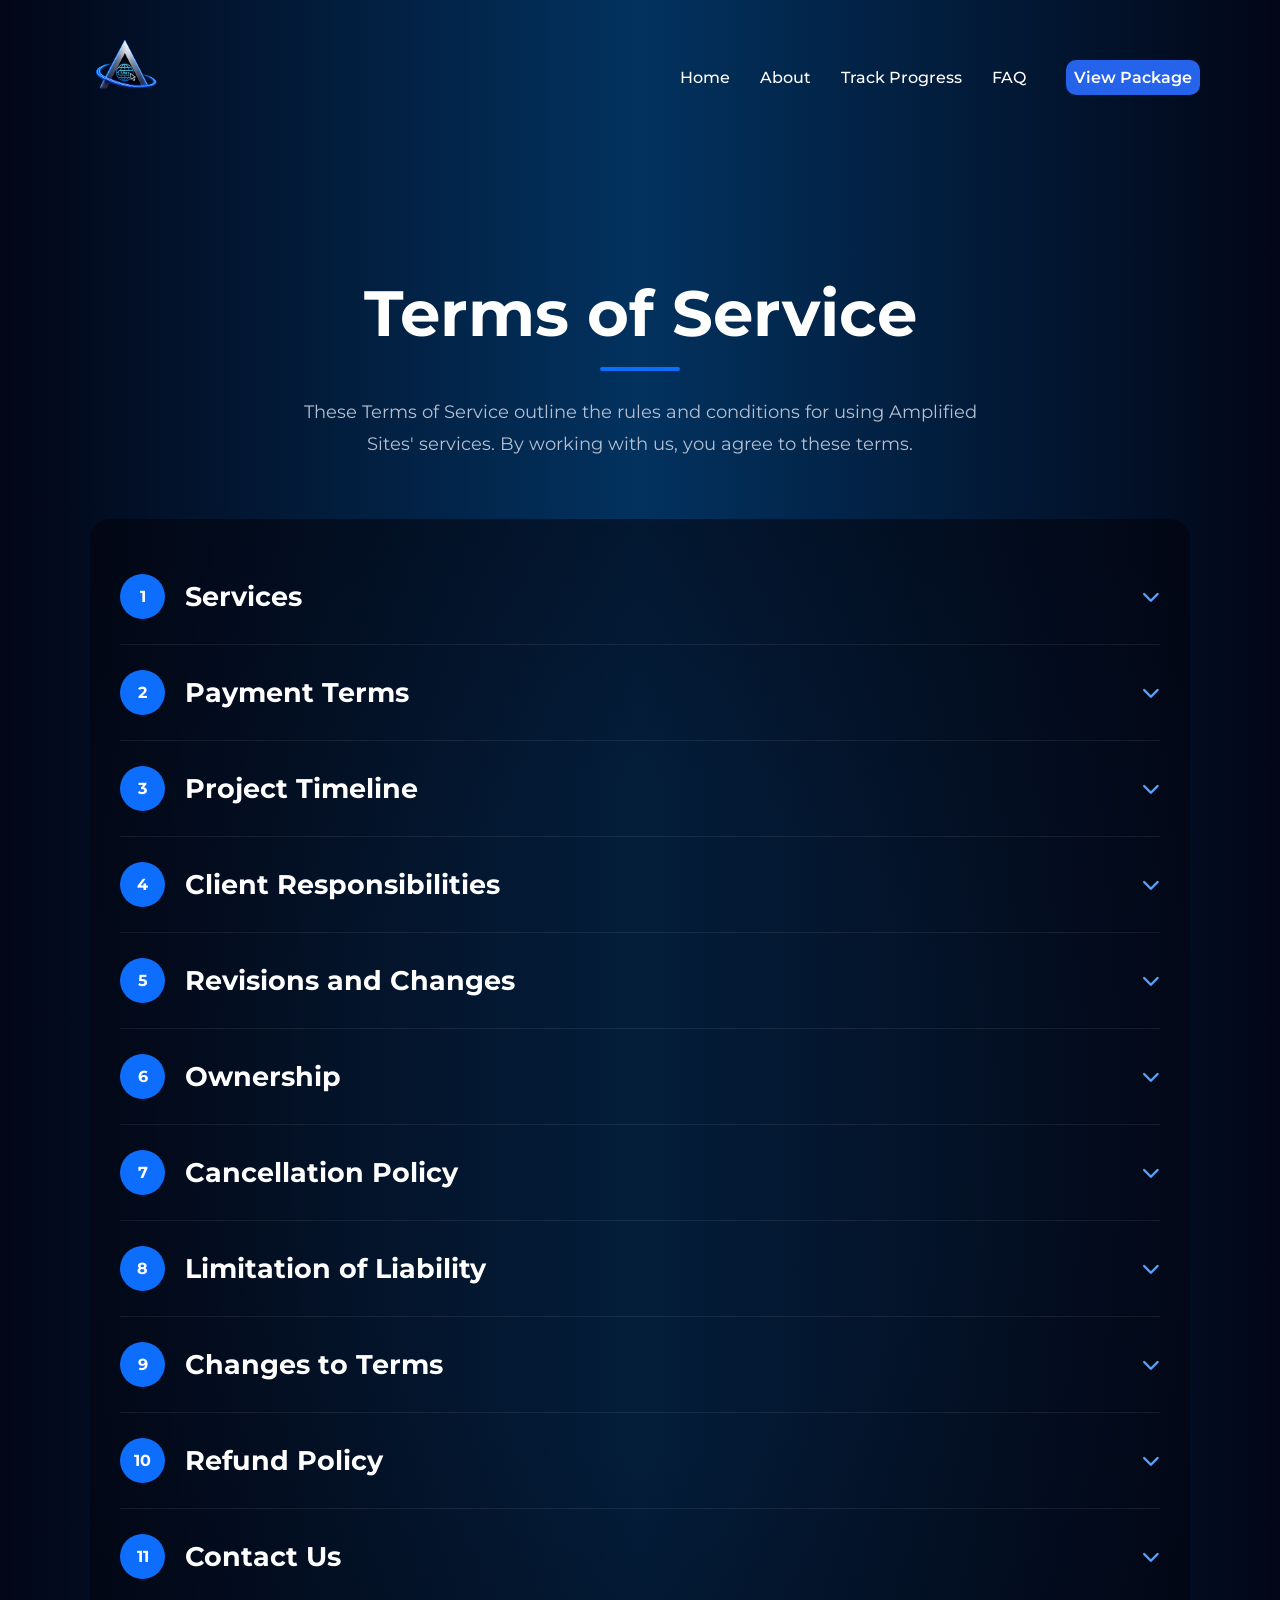
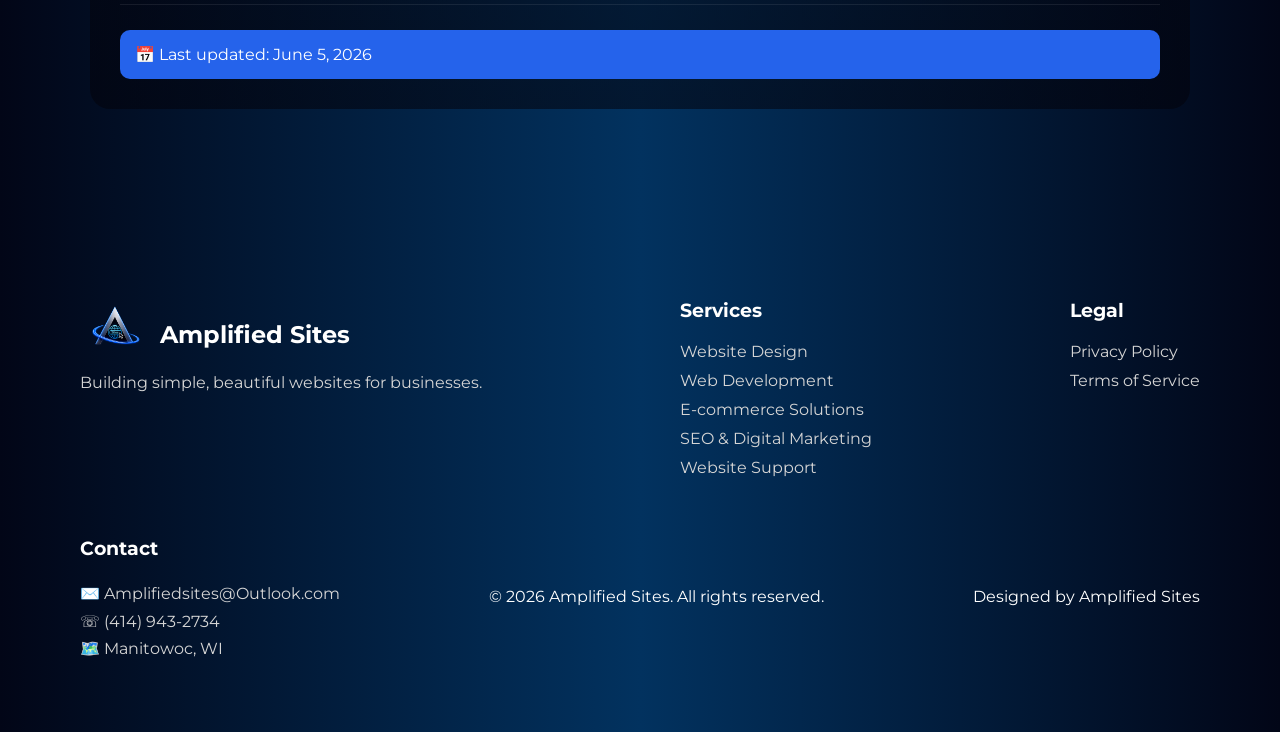
==== terms.html @ bab05df4 "Add files via upload" ====
<!DOCTYPE html>
<html lang="en">
<head>
    <meta charset="UTF-8" />
    <meta name="viewport" content="width=device-width, initial-scale=1.0" />
    <title>Amplified Sites</title>
    <link rel="icon" type="image/png" href="ampsiteslogo.png">
    <link rel="stylesheet" href="index.css">
    <link rel="preconnect" href="https://fonts.googleapis.com">
    <link rel="preconnect" href="https://fonts.gstatic.com" crossorigin>
    <link href="https://fonts.googleapis.com/css2?family=Montserrat:wght@400;500;600;700;800&display=swap" rel="stylesheet">
    <link href="https://fonts.googleapis.com/css2?family=Orbitron:wght@400;600;700;800&family=Poppins:wght@300;400;500;600&display=swap" rel="stylesheet">
    <link rel="stylesheet" href="https://cdnjs.cloudflare.com/ajax/libs/font-awesome/6.7.2/css/all.min.css">
    <script defer src="page.js"></script>
</head>
<body>
    <header class="hero">
        <nav class="navbar">
            <div class="logo">
                <a href="index.html"><img src="ampsiteslogo.png" alt="ampsiteslogo"></a>
            </div>
            <ul class="nav-links">
                <li><a href="index.html">Home</a></li>
                <li><a href="about.html">About</a></li>
                <li><a href="trackprogress.html">Track Progress</a></li>
                <li><a href="faq.html">FAQ</a></li>
            </ul>
            <a href="viewpackage.html" class="quote-btn">View Package</a>
        </nav>
    </header>
    <section class="terms-section">
    <div class="container">
        <div class="terms-header">
            <h1>Terms of Service</h1>
            <div class="underline"></div>
            <p>
                These Terms of Service outline the rules and conditions for using
                Amplified Sites' services. By working with us, you agree to these terms.
            </p>
        </div>
        <div class="terms-card">
            <div class="term-item">
                <div class="term-header">
                    <div class="number">1</div>
                    <h3>Services</h3>
                    <div class="arrow"><i class="fa-solid fa-chevron-down arrow"></i></div>
                </div>
                <div class="term-content">
                    <p>
                        Amplified Sites provides professional website design,
                        development, and related services as outlined on our
                        website or in individual project proposals.
                    </p>
                </div>
            </div>
            <div class="term-item">
                <div class="term-header">
                    <div class="number">2</div>
                    <h3>Payment Terms</h3>
                    <div class="arrow"><i class="fa-solid fa-chevron-down arrow"></i></div>
                </div>
                <div class="term-content">
                    <p>
                        A 50% non-refundable deposit is required to begin any project.
                        The remaining balance is due before the website is launched.
                    </p>
                </div>
            </div>
            <div class="term-item">
                <div class="term-header">
                    <div class="number">3</div>
                    <h3>Project Timeline</h3>
                    <div class="arrow"><i class="fa-solid fa-chevron-down arrow"></i></div>
                </div>
                <div class="term-content">
                    <p>
                        Estimated timelines are provided for each project but are not guaranteed
                        due to workload and revisions.
                    </p>
                </div>
            </div>
            <div class="term-item">
                <div class="term-header">
                    <div class="number">4</div>
                    <h3>Client Responsibilities</h3>
                    <div class="arrow"><i class="fa-solid fa-chevron-down arrow"></i></div>
                </div>
                <div class="term-content">
                    <p>
                        Clients agree to provide necessary content, images, and feedback in a timely manner.
                    </p>
                </div>
            </div>
            <div class="term-item">
                <div class="term-header">
                    <div class="number">5</div>
                    <h3>Revisions and Changes</h3>
                    <div class="arrow"><i class="fa-solid fa-chevron-down arrow"></i></div>
                </div>
                <div class="term-content">
                    <p>
                        Each project includes a set number of revisions agreed upon in the proposal.
                    </p>
                </div>
            </div>
            <div class="term-item">
                <div class="term-header">
                    <div class="number">6</div>
                    <h3>Ownership</h3>
                    <div class="arrow"><i class="fa-solid fa-chevron-down arrow"></i></div>
                </div>
                <div class="term-content">
                    <p>
                        Upon full payment, the client owns the final website.
                    </p>
                </div>
            </div>
            <div class="term-item">
                <div class="term-header">
                    <div class="number">7</div>
                    <h3>Cancellation Policy</h3>
                    <div class="arrow"><i class="fa-solid fa-chevron-down arrow"></i></div>
                </div>
                <div class="term-content">
                    <p>
                        Projects may be canceled by either party with written notice.
                    </p>
                </div>
            </div>
            <div class="term-item">
                <div class="term-header">
                    <div class="number">8</div>
                    <h3>Limitation of Liability</h3>
                    <div class="arrow"><i class="fa-solid fa-chevron-down arrow"></i></div>
                </div>
                <div class="term-content">
                    <p>
                        To the maximum extent permitted by law, Amplified Sites shall not be liable
                        for any indirect, incidental, or consequential damages arising from use of services.
                    </p>
                </div>
            </div>
            <div class="term-item">
                <div class="term-header">
                    <div class="number">9</div>
                    <h3>Changes to Terms</h3>
                    <div class="arrow"><i class="fa-solid fa-chevron-down arrow"></i></div>
                </div>
                <div class="term-content">
                    <p>
                        We reserve the right to update these Terms of Service at any time.
                    </p>
                </div>
            </div>
            <div class="term-item">
                <div class="term-header">
                    <div class="number">10</div>
                    <h3>Refund Policy</h3>
                    <div class="arrow"><i class="fa-solid fa-chevron-down arrow"></i></div>
                </div>
                <div class="term-content">
                    <p>
                        Deposits are generally non-refundable unless the project cannot be completed by us.
                    </p>
                </div>
            </div>
            <div class="term-item">
                <div class="term-header">
                    <div class="number">11</div>
                    <h3>Contact Us</h3>
                    <div class="arrow"><i class="fa-solid fa-chevron-down arrow"></i></div>
                </div>
                <div class="term-content">
                    <p>
                        If you have questions, contact us at Amplifiedsites@Outlook.com.
                    </p>
                </div>
            </div>
            <div class="last-updated">
                📅 Last updated: June 5, 2026
            </div>
        </div>
    </div>
    </section>
    <footer>
        <div class="footer-grid">
            <div class="footer-column">
                <div class="footer-logo">
                    <img src="ampsiteslogo.png" alt="get-in-touch">
                    <h2>Amplified Sites</h2>
                </div>
                 <p>
                    Building simple, beautiful websites for businesses.
                </p>
            </div>
            <div class="footer-column">
                <h3>Services</h3>
                    <a>Website Design</a>
                    <a>Web Development</a>
                    <a>E-commerce Solutions</a>
                    <a>SEO & Digital Marketing</a>
                    <a>Website Support</a>
            </div>
            <div class="footer-column">
                <h3>Legal</h3>
                    <a href="privacy.html" class="privacy">Privacy Policy</a>
                    <a href="terms.html" class="terms">Terms of Service</a>
            </div>
            <div class="footer-column">
                <h3>Contact</h3>
                <p>✉️ Amplifiedsites@Outlook.com</p>
                <p>☏ (414) 943-2734</p>
                <p>🗺️ Manitowoc, WI</p>
            </div>
         <div class="copy-right">© 2026 Amplified Sites. All rights reserved.</div>
         <div class="copy-right">Designed by Amplified Sites</div>
    </footer>
</body>
</html>
---- index.css ----
*{
    margin:0;
    padding:0;
    box-sizing:border-box;
    font-family: 'Montserrat', sans-serif;
}

.body{
    background-color: #f7f7f7; 
}

/* HERO */

.hero{
    background:linear-gradient(to right,#020617,#02325f,#020617);
    padding: 30px 80px;
}

/* NAVBAR */

.navbar{
    display: flex;
    justify-content: space-between;
    align-items: center;

}

.logo{
    display: flex;
    align-items: center;
    gap: 10px;
}

.logo img{
    width: 90px;
}

.logo h1{
    color: white;
    font-size: 38px;
    font-weight: 600;
}

.logo span{
    color: #2563eb;
}

.nav-links{
    display: flex;
    list-style: none;
    gap: 30px;
    margin-left:auto;
    margin-right: 40px;   
}

.nav-links a{
    text-decoration: none;
    color: white;
    font-weight: 500;
    position: relative;
}

.nav-links a:hover{
    color: #2563eb;
}

/* HERO CONTENT */
.index-hero{
    min-height: 100vh;
    background:linear-gradient(to right,#020617,#02325f,#020617);
    padding: 30px 80px;
}
.hero-content{
    display: flex;
    justify-content: space-between;
    align-items: center;
    min-height: 85vh;
    gap: 50px;
    max-width: 1400px;
    margin: auto;
}

.hero-text{
    max-width: 600px;
}

.hero-text h1{
    color: white;
    font-size: 80px;
    line-height: 1.1;
    font-weight: 800;
}

.hero-text span{
    color: #2563eb;
}

.hero-text p{
    color: white;
    font-size: 22px;
    line-height: 1.8;
    margin-top: 30px;
}

.hero-buttons{
    display: flex;
    gap: 20px;
    margin-top: 40px;   
}

.btn1:hover{
    background-color: #2564eb28;
    transform: translateY(-3px);
}

.btn2:hover{
    background-color: #2563eb;
    transform: translateY(-3px);
}

.btn1{
    text-decoration: none;
    background: #2563eb;
    color: white;
    padding: 18px 30px;
    border-radius: 10px;
    font-weight: 600;
}

.btn2{
    text-decoration: none;
    border: 1px solid white;
    color: white;
    padding: 18px 30px;
    border-radius: 10px;
    font-weight: 600;
}

.hero-image img{
    width: 850px;
    max-width: 100%;
}

.as-services-section{
    width:100%;
    max-width:1400px;
    margin:auto;
    padding:120px 40px;
}

.as-heading-wrap{    
    text-align:center;
    margin-bottom:70px;
}

.as-small-badge{

    display:inline-block;
    padding:8px 18px;
    border:1px solid #256bff;
    border-radius:50px;
    color:#56a2ff;
    font-size:.8rem;
    letter-spacing:2px;
    margin-bottom:25px;
    background:rgba(16,50,140,.25);
}

.as-main-title{
    font-size:3.7rem;
    color:white;
    font-weight:700;
    line-height:1.15;
    margin-bottom:25px;
}

.as-main-title span{
    color:#2893ff;
}

.as-main-text{
    width:700px;
    max-width:90%;
    margin:auto;
    color:#c8d4ec;
    font-size:1.2rem;
    line-height:1.8;
}

.as-feature-grid{
    display:grid;
    grid-template-columns:repeat(4,1fr);
    gap:30px;
}

.as-feature-card{
    background:rgba(8,18,45,.88);
    border:1px solid rgba(41,132,255,.45);
    border-radius:22px;
    padding:35px;
    transition:.35s;
    position:relative;
    overflow:hidden;
}

.as-feature-card:hover{
    transform:translateY(-10px);
    border-color:#2893ff;
    box-shadow:
    0 0 45px rgba(0,119,255,.25);
}

.as-icon-circle{
    width:66px;
    height:66px;
    border-radius:50%;
    display:flex;
    align-items:center;
    justify-content:center;
    margin-bottom:30px;
    background:linear-gradient(180deg,#338dff,#0f58ff);
    box-shadow:
    0 0 35px rgba(0,132,255,.45);
}

.as-icon-circle i{
    color:white;
    font-size:28px;
}

.as-feature-card h3{
    color:white;
    margin-bottom:18px;
    font-size:1.6rem;
}

.as-feature-card p{
    color:#c5d0e8;
    line-height:1.8;
    font-size:1.02rem;
}

.as-arrow{
    position:absolute;
    right:28px;
    bottom:25px;
    width:42px;
    height:42px;
    border-radius:50%;
    border:2px solid #2893ff;
    color:#2893ff;
    display:flex;
    justify-content:center;
    align-items:center;
    font-size:24px;
    transition:.35s;
}

.as-feature-card:hover .as-arrow{
    background:#2893ff;
    color:white;
}

    @media(max-width:1100px){
    .as-feature-grid{
    grid-template-columns:repeat(2,1fr);
    }
    }

    @media(max-width:700px){
    .as-feature-grid{
    grid-template-columns:1fr;
    }
    .as-main-title{
    font-size:2.6rem;
    }

    }

.as-showcase{
    max-width:1400px;
    margin:110px auto;
    display:grid;
    grid-template-columns:420px 1fr;
    gap:70px;
    align-items:center;
}

.as-showcase-tag{
    display:inline-block;
    border:1px solid #2f82ff;
    color:#55a2ff;
    padding:8px 18px;
    border-radius:40px;
    font-size:.8rem;
    letter-spacing:2px;
    margin-bottom:25px;
}

.as-showcase-left h2{
    color:white;
    font-size:3.3rem;
    line-height:1.1;
    margin-bottom:25px;
}

.as-showcase-left span{
    color:#2b94ff;
}

.as-showcase-left p{
    color:#c8d3ea;
    line-height:1.8;
    margin-bottom:40px;
}

.as-showcase-btn{
    display:inline-block;
    padding:15px 32px;
    border-radius:12px;
    background:linear-gradient(90deg,#1f6cff,#2fa3ff);
    color:white;
    text-decoration:none;
    font-weight:600;
    transition:.35s;
}

.as-showcase-btn:hover{
    transform:translateY(-4px);
    box-shadow:0 0 30px rgba(0,120,255,.5);
}

.as-more-info {
    max-height: 0;
    overflow: hidden;
    opacity: 0;
    transition: all 0.4s ease;
    margin-top: 0;
}

.as-feature-card.active .as-more-info {
    max-height: 200px;
    opacity: 1;
    margin-top: 10px;
}

.as-arrow {
    cursor: pointer;
    transition: transform 0.3s ease;
}

.as-feature-card.active .as-arrow {
    transform: rotate(90deg);
}

.as-browser-window{
    border-radius:24px;
    overflow:hidden;
    border:1px solid rgba(70,145,255,.5);
    box-shadow:
    0 0 50px rgba(0,132,255,.35);
    background: url("forrest.png") center bottom / cover no-repeat;
}

.as-browser-top{
    height:60px;
    background:#1d2745;
    display:flex;
    align-items:center;
    justify-content:space-between;
    padding:0 25px;
}

.as-browser-dots{
    display:flex;
    gap:10px;
}

.as-browser-dots span{
    width:13px;
    height:13px;
    border-radius:50%;
}

.red{
    background:#ff5f57;
}

.yellow{
    background:#ffbd2e;
}

.green{
    background:#28ca42;
}

.as-browser-address{

    background:#2a3556;
    color:white;
    width:340px;
    text-align:center;
    border-radius:30px;
    padding:8px;
}

.as-browser-body{
    padding:45px;
}

.as-browser-nav{
    display:flex;
    justify-content:space-between;
    color:#06a714;
    margin-bottom:70px;
}

.as-browser-nav div{
    display:flex;
    gap:35px;
}

.as-browser-nav a{
    color:#dce6ff;
}

.as-browser-nav button{
    background:linear-gradient(90deg,#06410b,#033d0b);
    color: white;
    border-radius: 8px;
    padding: 8px 8px;
}

.as-browser-content{
    display:grid;
    grid-template-columns:380px 1fr;
    align-items:center;
}

.as-browser-text h3{
    color:white;
    font-size:3rem;
    line-height:1.1;
    margin-bottom:20px;
}

.as-browser-text span{
    color:#06a714;
}

.as-browser-text p{
    color:#c5d2ec;
    line-height:1.8;
    margin-bottom:30px;
}

.as-browser-buttons{
    display:flex;
    gap:20px;
}

.as-browser-buttons button{
    border:none;
    padding:14px 30px;
    border-radius:10px;
    cursor:pointer;
    color:white;
    background:linear-gradient(90deg,#06410b,#033d0b);
}

.as-browser-buttons .ghost{
    background:transparent;
    border:1px solid white;
}

.as-browser-art{
    position:relative;
    height:330px;
}

.as-process-section{

    max-width:1400px;
    margin:120px auto;
    padding:0 40px;

}

.as-process-header{

    text-align:center;
    margin-bottom:90px;

}

.as-process-tag{
    display:inline-block;
    padding:8px 18px;
    border-radius:50px;
    border:1px solid #2d88ff;
    color:#59a7ff;
    font-size:.8rem;
    letter-spacing:2px;
    margin-bottom:22px;
    background:rgba(16,45,130,.25);

}

.as-process-header h2{
    color:white;
    font-size:3.3rem;
    line-height:1.2;
}

.as-process-header span{
    color:#2c97ff;
}

.as-process-line{
    display:grid;
    grid-template-columns:repeat(4,1fr);
    position:relative;
    gap:35px;
}

.as-process-line::before{
    content:"";
    position:absolute;
    top:34px;
    left:8%;
    width:84%;
    height:2px;
    background:linear-gradient(
        90deg,
        #1d5fff,
        #44b4ff,
        #1d5fff
    );
}

.as-process-step{
    position:relative;
    text-align:center;
    padding-top:10px;
}

.as-step-circle{
    width:68px;
    height:68px;
    border-radius:50%;
    margin:auto;
    background:linear-gradient(
        180deg,
        #2d8cff,
        #165eff
    );
    color:white;
    font-weight:700;
    font-size:1.4rem;
    display:flex;
    justify-content:center;
    align-items:center;
    box-shadow:
    0 0 25px rgba(0,140,255,.6);
    position:relative;
    z-index:5;
    transition:.35s;
}

.as-process-step:hover .as-step-circle{
    transform:scale(1.15);
    box-shadow:
    0 0 45px rgba(0,140,255,.9);
}

.as-process-step h3{
    margin-top:25px;
    color:white;
    font-size:1.45rem;
}

.as-process-step p{
    margin-top:18px;
    color:#c6d4ea;
    line-height:1.8;
    font-size:1rem;
}

/* FOOTER */
.index-footer{
    background: none;
}

footer{
    background:linear-gradient(to right,#020617,#02325f,#020617);
    color: white;
    padding: 70px 80px;
}

.footer-grid{
    display: flex;
    justify-content: space-between;
    flex-wrap: wrap;
    gap: 50px;
    max-width: 1400px;
    margin: auto;
}

.footer-logo{
    display: flex;
    align-items: center;
    gap: 10px;
}

.footer-logo img{
    width: 70px;    
}

.footer-column h3{
 margin-bottom: 20px;
}

.footer-column a{
    display: block;
    text-decoration: none;
    color: #d5d5d5;
    margin-bottom: 10px;
}

.footer-column p{
    color: #d5d5d5;
    line-height: 1.7; 
}

.copy-right{
    display: flex;
    justify-content: center;
    padding-top: 50px;
}
/* END OF FOOTER PAGE */

/* ABOUT PAGE */
.about{
    padding: 100px 80px;
    background:linear-gradient(to right,#020617,#02325f,#020617);
}

.about-container{
    display: flex;
    align-items: center;
    justify-content: space-between;
    gap: 80px;
    max-width: 1400px;
    margin: auto;
}

.about-image img {
    animation: rotate3D 8s linear infinite;
    transform-style: preserve-3d;
    max-width:100%;
    height:auto;
}

@keyframes rotate3D {
    from {
        transform: rotateY(0deg);
    }
    to {
        transform: rotateY(360deg);
    }
}
    

.about-text{
    max-width: 550px;
    color: white;
}

.about-me{
    color: #2563eb;
    font-weight: 600;
    margin-bottom: 10px;
    font-size: 30px;
    font-weight: 500;
}
.about-text h2{
    font-size: 55px;
    margin-bottom: 30px;
}

.about-text p{
    color: white;
    line-height: 1.9;
    margin-bottom: 30px;
    font-weight: 600;
    font-size: large;
}

.about-btn{
    text-decoration: none;
    background: #2563eb;
    color: white;
    padding: 16px 30px;
    border-radius: 10px;
    display: inline-block;
}
/* END OF ABOUT PAGE */

/* PROJECTS PAGE */
.projects{
    padding: 100px 80px;
    background: white;
}

.project-top{
    display: flex;
    justify-content: space-between;
    align-items: center;
    margin-bottom: 50px;
}

.project-grid{
    display: grid;
    grid-template-columns: repeat(4, 1fr);
    gap: 20px;
}

.project-card{
    background: rgba(77, 72, 72, 0);
    border-radius: 20px;
    overflow: hidden;
    width: 350px;
}

.project-card img{
    width: 100%;
}

.project-card h3{
    padding: 20px 20px 10px;
}

.project-card p{
    padding: 0 20px 20px;
}

/* CTA */

.cta{
    background: white;
    display: flex;
    justify-content: center;
    align-items: center;
}

.cta-box{
    background: rgba(189, 0, 0, 0);
    padding: 40px;
    border-radius: 20px;
    display: flex;
    justify-content: space-between;
    align-items: center;
    max-width: 1400px;
    margin: left;
}

.cta-left{
    display: flex;
    flex-direction: column;
    align-items: center;
    gap: 12px;
}

.cta-left h2{
    font-size: 40px;
}

.cta-left p{
    font-size: 20px;
    font-weight: 600;
}

.cta-btn{
    text-decoration: none;
    background: #2563eb;
    color: white;
    padding: 18px 30px;
    border-radius: 10px;
    font-weight: 600;
    display: flex;
    justify-content: center;
    align-items: center;
    width: fit-content;

}
/* END OF PROJECT PAGE */

/* START YOUR JOURNEY*/
.journey-hero{
    color: white;
    flex-direction: column;
    align-items: center;
    display: flex;
    line-height: 1.5;
    background:linear-gradient(to right,#020617,#02325f,#020617);
}

.journey-hero h3{
    font-size: 60px;
}

.journey-hero span{
    color: #2563eb;
}

.journey-hero p{
    font-size: 17px;
}

/* MAIN CTA*/
#contact {
    display: flex;
    justify-content: center;
    align-items: flex-start;
    gap: 50px;
    max-width: 1400px;
    margin: 0 auto;
    padding: 80px 20px;
}

.quote-btn{
    text-decoration: none;
    background: #2563eb;
    color: white;
    padding: 8px 8px;
    border-radius: 10px;
    font-weight: 600;
}

.quote-btn:hover{
    background-color: #2564eb28;
}

.cta1 {
    width: fit-content;
    padding: 50px;
    border-radius: 20px;
    backdrop-filter: blur(12px);
    border: 1px solid rgba(255, 255, 255, 0.08);
    box-shadow: 0 20px 40px rgba(100, 7, 7, 0.35);
    text-align: left;
    color: #2563eb;
    border: 2px solid #2563eb;
    box-shadow: 0 0 10px #2563eb;
    border-radius: 20px;
}

.cta1 h3{
    color: white;
}

.cta1 p{
    font-weight: 600;
}

.information{
    color: white;
}

/* Heading */
.cta h3 {
    font-size: 2rem;
    line-height: 1.2;
    margin-bottom: 15px;
    color: #2563eb;
}

.cta h3 span {
    color: #2563eb;
}

/* Subtitle */
.cta p {
    font-size: 1rem;
    color: #cfcfcf;
}

/* Form */
.contact-form {
    display: flex;
    flex-direction: column;
    gap: 18px;
    text-align: left;
    line-height: 2.5;
    flex: 2;
}

.contact-form h3{
    font-size: 30px;
    text-align: center;
}

/* Inputs */
.contact-form p .contactinfo{
justify-content: flex-start;
}

.contact-form input,
.contact-form textarea {
    width: 100%;
    padding: 16px 18px;
    border-radius: 10px;
    color: black;
    font-size: 1rem;
    outline: none;
    transition: 0.3s;
}

.contact-form input::placeholder,
.contact-form textarea::placeholder {
     color: #6b7280;
}

.contact-form input:focus,
.contact-form textarea:focus {
    border-color: #2563eb;
    box-shadow: 0 0 15px rgba(212, 13, 13, 0.3);
}

/* Textarea */
.contact-form textarea {
    resize: vertical;
    min-height: 180px;
}

/* Button */
.contact-form button {
    width: 100%;
    padding: 18px;
    border: none;
    border-radius: 10px;
    background: #2563eb;
    color: #fff;
    font-size: 1.1rem;
    font-weight: 600;
    cursor: pointer;
    transition: 0.3s;
}

.contact-form button:hover {
    transform: translateY(-2px);
}

/* STEPS SECTION*/
.steps-grid{
    align-items: center;
}

.steps-card{
    line-height: 2;
    font-size: large;
    display: flex;
    align-items: flex-start;
    gap: 20px;
    margin-bottom: 30px;
    margin-top: 60px;
}

.steps-card span{

}

.steps-icon{
    width: 70px;
    height: 70px;
    background: #030b1b;;
    border-radius: 20px;
    margin-bottom: 25px;
    display: flex;
    justify-content: center;
    align-items: center;
    font-size: 40px;
    font-size: 2rem;
    flex-shrink: 0;
    color: #2563eb;
}

.steps-icon span{
    color: rgba(255, 217, 0, 0.699);
}

.steps-text{
    font-size: 19px;
}

.steps-work{
    max-width: 600px;
    width: 100%;
    padding: 20px;
    margin: 0 auto;
}

.steps-work h1{
    color: white;
    text-decoration: underline;
    padding-top: 25px;
    position: relative;
    top: 50px;
}

.steps-card h3{
    color: #2563eb;
    margin: 0 0 8px;
    font-size: 22px;
}

.steps-text span{
    position: relative;
    color: rgba(255, 217, 0, 0.699);
}

.steps-grid p{
    color: white;
    font-weight: 600;

}

.steps-text span::before {
    content: "";
    position: absolute;
    top: -25px;
    left: 0;
    width: 100%;
    height: 3px;
    background: #f8f8f856;
}
/* END OF START JOURNEY PAGE */

/* START OF VIEW PACKAGE PAGE */
.view-packages{
    background:linear-gradient(to right,#020617,#02325f,#020617);
    padding-top: 30px;
}

.section{
    border: 5px solid #2563eb;
    padding: 50px;
    max-width: 1100px;
    margin: auto;
    border-radius: 20px;
    box-shadow: 0 0 10px #2563eb;
}

.payment-body{
    justify-content: center;
    margin: auto;  
    background:linear-gradient(to right,#020617,#02325f,#020617);
    align-items: center;
    flex-direction: column;
    justify-content: center;
}

.payment-hero span{
    flex-direction: column;
    align-items: center;
    display: flex;
    line-height: 1.5;
    font-size: 40px;
    color: #2536eb;
}

.payment-hero p{
    color: white;
    flex-direction: column;
    align-items: center;
    display: flex;
    line-height: 1.5;
    font-size: 17px;
    text-align: center;
}

/* PACKAGE SELECTION SECTION */
#package{
    padding-top: 20px;
    display: grid;
    grid-template-columns: repeat(auto-fit, minmax(280px, 1fr));
    gap: 25px;
    max-width: 1400px;
    margin: 0 auto;
    padding-left: 20px;
    padding-right: 20px;
    background:linear-gradient(to right,#020617,#02325f,#020617);
}
.package-hero{
    border: 2px solid #2563eb;
    box-shadow: 0 0 10px #2563eb;
    border-radius: 20px;
}

.package-select{
    
}
.package-select h1{
    padding-top:10px ;
    font-size: 15px;
    font-weight: 700;
    text-align: center;
}

.hero-color{
    color: #2563eb;
    font-size: 15px;
}

.package-text{
    font-size: 15px;
    font-weight:700;
    color: #2563eb;
    text-decoration: underline;
    line-height: 1.8;
}

.package-select .price{
    font-size: xx-large;
    font-weight: 700;
    color: #2563eb;
}
.text-quote{
    text-align: center;
    font-size: small;
}

.upfront{
    font-size: larger;
}

.package-select p{
    line-height: 1.8;
    font-size: 16px;
    font-weight: 600;
    padding-left:20px;
}

.small-icons{
    color: #2563eb;
}

.landing-page{
    background-color: white;
    border-top-left-radius: 20px;
    border-top-right-radius: 20px;
    height: 525px;
}

.basic-page{
    background-color: white;
    border-radius: 12px;
}

.business-page{
    background-color: white;
    border-radius: 12px;
}

.ecommerce-page{
    background-color: white;
    border-radius:12px;
}

/* BEST FOR */
.best-for{
    padding: 15px;
    background-color: white;
    text-align: left;
}

.best-text{
    background-color: white;
    outline: 3px solid #2563eb;
    border-radius: 8px;
}

.best-for h3{
    padding-left: 20px;
    display: block;
    font-size: 1rem;
    font-weight: 700;
    color: #2563eb;
    margin-bottom: 10px;
}

.best-text p{
    line-height: 1.3;
    margin: 0;
    line-height: 1.5;
    font-size: 0.95rem;
}

/* GET STARTED SECTION */
.get-started{
    padding: 15px;
    background-color: white;
    text-align: center;
    border-bottom-left-radius: 12px;
    border-bottom-right-radius: 12px;
    height: 60px;
}

.package{
    text-decoration: none;
    background: #2563eb;
    color: white;
    padding: 8px 55px;
    border-radius: 10px;
    font-weight: 600;
}

.add-on{
    padding-top: 20px;
    background:linear-gradient(to right,#020617,#02325f,#020617);
    justify-content: center;
    text-align: center;
}

.extra-add{
    color: white;
    
}

.extra-add h3{
    font-size: 30px;
    font-weight: 600;
    text-decoration: underline;
    padding-bottom: 10px;
    color: #2563eb;
}

.extra-add p{
    font-size: 17px;
    font-weight: 400;
    line-height: 1.7;
}

.find-order-card{
    background:#ffffff00;
    padding:35px;
    max-width:500px;
    width:100%;
    color: white;
    border-radius:20px;
    border: 5px solid #2563eb;
    box-shadow: 0 0 10px #2563eb;

}

#orderForm{
    line-height: 1.7;
}

.card-header{
    display:flex;
    align-items:center;
    gap:16px;
    margin-bottom:25px;
}

.icon-circle{
    width:60px;
    height:60px;
    background:#edf4ff;
    color:#2563eb;
    border-radius:50%;
    display:flex;
    align-items:center;
    justify-content:center;
    font-size:28px;
}

.card-header h2{
    font-size:2rem;
    font-weight:700;
    color:white;
}

.card-description{
    color:#6b7280;
    line-height:1.7;
    margin-bottom:30px;
    font-size:1rem;
}

.find-order-card form{
    display:flex;
    flex-direction:column;
}

.find-order-card label{
    font-size:.95rem;
    font-weight:600;
    color:#2563eb;
    margin-top: 8px;
}

.find-order-card input{
    width:100%;
    height:55px;
    border:1px solid #e8d6d6;
    border-radius:10px;
    padding:0 18px;
    font-size:1rem;
    margin-bottom:22px;
    transition:.3s;
}

.find-order-card input:focus{
    outline:none;
    border-color:#2563eb;
    box-shadow:0 0 0 4px rgba(37,99,235,.15);
}

.find-order-card button{
    height:58px;
    border:none;
    border-radius:10px;
    background:linear-gradient(90deg,#2563eb,#1d4ed8);
    color:#fff;
    font-size:1.1rem;
    font-weight:600;
    cursor:pointer;
    display:flex;
    align-items:center;
    justify-content:center;
    gap:12px;
    transition:.3s;
}

.find-order-card button:hover{
    transform:translateY(-2px);
    box-shadow:0 10px 25px rgba(37,99,235,.3);
}

.find-order-card button span{
    font-size:1.3rem;
}

.find-order-card input::placeholder{
    color: #6b7280;
}

.security-note{
    margin-top:25px;
    text-align:center;
    color:white;
    font-size:.95rem;
}

.orderpay{
    display: flex;
    justify-content: center;
    align-items: center;
}

#orderFoundCard{
    display: none;
    background:white;
    border-radius:20px;
    padding:30px 90px;   
}

.order-found-header{
    display:flex;
    align-items:center;
    gap:15px;
    margin-bottom:25px;
}

.success-icon{
    width:50px;
    height:50px;
    border-radius:50%;
    background:#16a34a;
    color:#fff;
    display:flex;
    align-items:center;
    justify-content:center;
    font-size:24px;
}

.order-found-header h2{
    margin:0;
    font-size:30px;
}

.order-found-header p{
    margin-top:5px;
    color:black;
    font-weight: 700;
}

.order-top-info{
    background:#f3f6fb;
    border-radius:12px;
    padding:20px;
    display:flex;
    justify-content:space-between;
    margin-bottom:25px;
}

.order-top-info span{
    color:black;
    font-size:14px;
    font-weight: 700;
}

.order-top-info h3{
    margin-top:5px;
    color:#2563eb;
}

.order-details{
    display:flex;
    flex-direction:column;
    gap:18px;
}

.detail-row{
    display:flex;
    justify-content:space-between;
}

.detail-row span{
   color: black;
   font-weight: 700;
}

.balance-section{
    border-top:1px solid #e5e7eb;
    margin-top:20px;
    padding-top:20px;
}

.balance-row{
    display:flex;
    justify-content:space-between;
    align-items:center;
}

.balance-row span{
    color: black;
    font-weight: 700;
}

.balance-row strong{
    font-size:25px;
    color:#2563eb;
}

.pay-btn{
    margin-top:25px;
    width:100%;
    display:flex;
    justify-content:center;
    align-items:center;
    gap:10px;
    padding:18px;
    border-radius:12px;
    background:#16a34a;
    color:black;
    text-decoration:none;
    font-weight:700;
    transition:.3s;
}

.pay-btn:hover{
    transform:translateY(-2px);
}

.secure-payment{
    text-align:center;
    margin-top:15px;
    color:black;
    font-size:14px;
    font-weight: 700;
}

/* SECURE PAYMENT SECTION */
#steps-pay {
    display: flex;
    justify-content: center;
    gap:30px ;  
    background-color: rgba(255, 255, 255, 0.082);
    align-items: center;
    background:linear-gradient(to right,#020617,#02325f,#020617);
}

.secure-grid{
    
}

.secure-card{
    line-height: 2;
    font-size: large;
    display: flex;
    align-items: flex-start;
    gap: 20px;
    margin-bottom: 30px;
    margin-top: 60px;
}

.secure-card span{

}

.secure-icon{
    width: 70px;
    height: 70px;
    background: #030b1b;
    border-radius: 20px;
    margin-bottom: 25px;
    display: flex;
    justify-content: center;
    align-items: center;
    font-size: 40px;
    font-size: 2rem;
    flex-shrink: 0;
    color: #2563eb;
}

.secure-icon span{
    color: rgba(255, 217, 0, 0.699);
}

.secure-text{
    font-size: 19px;
}

.secure-work{
    padding: 10px 90px;
    margin-right: auto;
    margin-left: auto;
}

.secure-work h1{
    color: white;
    text-decoration: underline;
    padding-top: 25px;
    position: relative;
    top: 50px;
}

.secure-card h3{
    color: #2563eb;
    margin: 0 0 8px;
    font-size: 22px;
}

.secure-text span{
    position: relative;
    color: rgba(255, 217, 0, 0.699);
}

.secure-grid p{
    color: white;
    font-weight: 600;

}

.secure-text span::before {
    content: "";
    position: absolute;
    top: -95%;
    left: -105px;
    width: 250%;
    height: 5px;
    background: #f8f8f856;
    transform: translateY(-50%);
}

/* CHECKOUT/DEPOSIT*/
.deposit {
    max-width: ;
    width: fit-content;
    padding: 50px;
    border-radius: 20px;
    background: rgba(15, 15, 15, 0.39);
    backdrop-filter: blur(12px);
    border: 1px solid rgba(255, 255, 255, 0.08);
    box-shadow: 0 20px 40px rgba(0, 0, 0, 0.35);
    text-align: center;
    color: white;
    line-height: 1.7;
}
/* END OF VIEW PACKAGE PAGE */

/* START OF CLIENT INFO PAGE */
.client-info{
    color: white;
    flex-direction: column;
    align-items: center;
    display: flex;
    line-height: 1.5;
    background:linear-gradient(to right,#020617,#02325f,#020617);
}

/* MAIN CTA*/
#customers{
    display: flex;
    justify-content: center;
    align-items: flex-start;
    gap: 50px;
    max-width: 1400px;
    margin: 0 auto;
    padding: 80px 20px;
}

.info1 {
    max-width: ;
    width: fit-content;
    padding: 50px;
    border-radius: 20px;
    backdrop-filter: blur(12px);
    border: 1px solid rgba(255, 255, 255, 0.08);
    box-shadow: 0 20px 40px rgba(100, 7, 7, 0.35);
    text-align: left;
    color: #2563eb;
    border: 2px solid #2563eb;
    box-shadow: 0 0 10px #2563eb;
    border-radius: 20px;
}

.info1 h3{
    color: white;
}

.info1 p{
    font-weight: 600;
}

.sec-inform{
    color: white;
}

/* Form */
.inform-form {
    display: flex;
    flex-direction: column;
    gap: 18px;
    text-align: left;
    line-height: 2.5;
    flex: 2;
}

.inform-form h3{
   font-size: 18px;
   text-align: center;
   line-height: 1.3;
}

/* Inputs */
.inform-form p .contactinfo{
justify-content: flex-start;
}

input::placeholder {
    font-weight: 700;
}

.inform-form input,
.inform-form textarea {
    width: 100%;
    padding: 16px 18px;
    border-radius: 10px;
    color: black;
    font-size: 1rem;
    outline: none;
    transition: 0.3s;
}

.inform-form input::placeholder,
.inform-form textarea::placeholder {
     color: #6b7280;
}

.inform-form input:focus,
.inform-form textarea:focus {
    border-color: #2563eb;
    box-shadow: 0 0 15px rgba(212, 13, 13, 0.3);
}

/* Textarea */
.inform-form textarea {
    resize: vertical;
    min-height: 180px;
}

/* Button */
.inform-form button {
    width: 100%;
    padding: 18px;
    border: none;
    border-radius: 10px;
    background: #2563eb;
    color: #fff;
    font-size: 1.1rem;
    font-weight: 600;
    cursor: pointer;
    transition: 0.3s;
}

.inform-form button:hover {
    transform: translateY(-2px);
}
/* END OF START CLIENT INFO PAGE */

/* REVIEW ORDER PAGE */
.review-page{
    background:linear-gradient(to right,#020617,#02325f,#020617);
    min-height:100vh;
    padding:80px 20px;
}

.review-header{
    text-align:center;
    color:white;
    margin-bottom:50px;
}

.review-header h1{
    font-size:3rem;
    margin-bottom:15px;
}

.review-header p{
    color:#cbd5e1;
    max-width:700px;
    margin:auto;
    line-height:1.8;
}

.review-layout{
    max-width:1300px;
    margin:auto;
    display:grid;
    grid-template-columns:2fr 1fr;
    gap:30px;
}

.review-details{
    display:flex;
    flex-direction:column;
    gap:25px;
}

.review-box{
    background:white;
    border-radius:20px;
    padding:30px;
}

.review-top{
    display:flex;
    justify-content:space-between;
    align-items:center;
    margin-bottom:25px;
}

.review-top a{
    color:#2563eb;
    text-decoration:none;
    font-weight:700;
}

.package-summary{
    display:flex;
    justify-content:space-between;
    align-items:center;
    margin-bottom:25px;
}

.package-summary h3{
    font-size:1.5rem;
}

.package-summary span{
    font-size:2rem;
    font-weight:700;
    color:#2563eb;
}

.package-features{
    list-style:none;
    font-weight: 600;
}

.package-features li{
    padding:10px 0;
    border-bottom:1px solid #e5e7eb;
}

.client-grid{
    display:grid;
    grid-template-columns:repeat(2,1fr);
    gap:25px;
}

.client-grid label{
    color:black;
    display:block;
    margin-bottom:8px;
    font-size:.9rem;
    font-weight: 600;
}

.client-grid p{
    font-weight:700;
}

.checkout-sidebar{
    position:sticky;
    top:20px;
    height:fit-content;
}

.order-summary-card{
    background:white;
    border-radius:20px;
    padding:30px;
    font-weight: 600;
}

.order-summary-card h2{
    margin-bottom:25px;
}

.summary-row{
    display:flex;
    justify-content:space-between;
    margin-bottom:18px;
}

.total-row{
    border-top:1px solid #e5e7eb;
    padding-top:20px;
    margin-top:20px;
}

.continue-payment{
    width:100%;
    padding:18px;
    border:none;
    border-radius:12px;
    background:#2563eb;
    color:white;
    font-size:1rem;
    font-weight:700;
    cursor:pointer;
    margin-top:25px;
}

.secure-note{
    text-align:center;
    margin-top:15px;
    color:#6b7280;
}
/* END OF REVIEW ORDER PAGE */

/* FAQ PAGE */
.faq-page{
    background:linear-gradient(to right,#020617,#02325f,#020617);
}

.faq-section{
    max-width: 900px;
    margin: 0 auto;
    padding: 80px 20px;
    color: white;
}

.faq-title{
    text-align: center;
    padding-bottom: 20px;
}

.faq-title h3{
    font-size: 50px;
    font-weight: 600;
    padding-bottom: 20px;
}

.faq-title p{
    font-size: large;
    font-weight: 600;
}

.faq{
    margin-bottom: 15px;
    border: 2px solid white;
    border-radius: 10px;
    padding: 20px;
    background: #2b2b2c31;
}

.faq summary{
    cursor: pointer;
    font-size: 1.1rem;
    font-weight: 600;
    list-style: none;
}

.faq summary::-webkit-details-marker{
    display: none;
}

.faq summary::after{
    content: "+";
    float: right;
    font-size: 1.5rem;
}

.faq{
    color: white;
    
}

.faq:hover{
    background-color: rgba(255, 255, 255, 0.151);
}

.faq[open] summary::after{
    content: "−";
}

.faq p{
    margin-top: 15px;
    line-height: 1.6;
    color: white;
    font-weight: 600;
}
/* END OF FAQ PAGE */

/* TERMS OF SERVICES */
.terms-section{
    padding:120px 20px;
    background:linear-gradient(to right,#020617,#02325f,#020617);
    min-height:100vh;
}

.container{
    max-width:1100px;
    margin:auto;
}

.terms-header{
    text-align:center;
    margin-bottom:60px;
}

.terms-header h1{
    font-size:4rem;
    color:white;
    margin-bottom:15px;
}

.underline{
    width:80px;
    height:4px;
    background:#0d6efd;
    margin:0 auto 25px;
    border-radius:20px;
}

.terms-header p{
    color:#b4c0d1;
    font-size:1.1rem;
    max-width:700px;
    margin:auto;
    line-height:1.8;
}

.terms-card{
    background:
    radial-gradient(#05081480 40%,#02040faf 100%);
    border-radius:20px;
    padding:30px;
}

.term-item{
    border-bottom:1px solid rgba(255,255,255,.08);
}

.term-header{
    display:flex;
    align-items:center;
    gap:20px;
    padding:25px 0;
    cursor:pointer;
    user-select:none;
}

.number{
    min-width:45px;
    width:45px;
    height:45px;
    border-radius:50%;
    background:#0d6efd;
    color:white;
    display:flex;
    justify-content:center;
    align-items:center;
    font-weight:700;
}

.term-header h3{
    flex:1;
    color:white;
    font-size:1.7rem;
    margin:0;
}

.arrow{
    color:#55a2ff;
    font-size:18px;
    transition:transform .35s ease;
}

.term-content{
    max-height:0;
    overflow:hidden;
    opacity:0;
    transition:max-height .4s ease, opacity .3s ease;
    padding-left:65px;
}

.term-content p{
    color:#b4c0d1;
    line-height:1.8;
    padding-bottom:25px;
}

.term-item.active .term-content{
    max-height:600px;
    opacity:1;
}

.term-item.active .arrow{
    transform:rotate(180deg);
}

.last-updated{
    margin-top:25px;
    padding:15px;
    border-radius:10px;
    background:#2563eb;
    color:white;
}
/* END OF TERMS/PRIVACY PAGES */

/* THANK YOU PAGE */
.thank{
    text-align: center;
    background:linear-gradient(to right,#020617,#02325f,#020617);
}

.card {
    background:linear-gradient(to right,#020617,#02325f,#020617);
    padding: 40px 30px;
    border-radius: 16px;
    box-shadow: 0 10px 30px rgba(0,0,0,0.1);
    animation: fadeIn 0.6s ease-in-out;
}

.check {
    width:100px;
    height:100px;
    border:3px solid white;
    border-radius:50%;
    display:flex;
    align-items:center;
    justify-content:center;
    margin:0 auto 25px;
    color: #00b13b;
    font-size:40px;
}

.thank-you {
    font-size: 52px;
    margin: 10px 0;
    color: white;
    font-weight: 500;
}

.request {
    font-size: 20px;
    color: white;
    line-height: 1.6;
    margin-bottom: 20px;
}

.tbtn {
    display: inline-block;
    text-decoration: none;
    background: #2563eb;
    color: white;
    padding: 12px 18px;
    border-radius: 10px;
    font-weight: bold;
    transition: 0.3s ease;
}

.tbtn:hover {
    background: #2563eb;
    transform: translateY(-2px);
}
/* END OF THANK YOU PAGE */

/* START OF TRACK PROGRESS PAGE */
.tracker-hero {
    background:linear-gradient(to right,#020617,#02325f,#020617);
    padding: 100px 8%;
    display: flex;
    justify-content: space-between;
    gap: 50px;
    flex-wrap: wrap;
}

.hero-left h1 {
    font-size: 4rem;
    color: white;
}

.hero-left span {
    color: #2563eb;
}

.hero-left p {
    color: #cbd5e1;
    max-width: 500px;
    line-height: 1.8;
}

.tracker-box {
    background: rgba(255,255,255,.03);
    border: 1px solid rgba(255,255,255,.1);
    border-radius: 20px;
    padding: 30px;
    width: 600px;
}

.tracker-box h3 {
    color: white;
    margin-bottom: 20px;
}

.order-num{
    color: white;
}

.track-form {
    display: flex;
    gap: 10px;
}

.track-form input {
    flex: 1;
    padding: 18px;
    border-radius: 10px;
    border: 1px solid #333;
    background: #111827;
    color: white;
}

.track-form button {
    background: #2563eb;
    color: white;
    border: none;
    padding: 18px 30px;
    border-radius: 10px;
    cursor: pointer;
}

.project-dashboard {
    background: #f8fafc;
    padding: 60px 8%;
    max-width: 1400px;
    margin: 0 auto;
    padding: 20px;
}

.project-header {
    display: flex;
    justify-content: space-between;
    align-items: center;
    margin-bottom: 40px;
}

.project-header h2 {
    font-size: 2rem;
}

.project-header span {
    color: #2563eb;
}

.status-pill {
    background: white;
    border: 1px solid #ddd;
    padding: 12px 20px;
    border-radius: 50px;
    color: #00b13b;
    font-size: large;
}

.dashboard-grid {
    display: grid;
    grid-template-columns: 1fr 2fr;
    gap: 25px;
}

.prog {
    background: white;
    border-radius: 20px;
    padding: 30px;
    box-shadow: 0 5px 20px rgba(109, 2, 2, 0.05);
}

.progress-content {
    display: flex;
    justify-content: space-between;
    align-items: center;
}

.progress-content h1 {
    font-size: 4rem;
    color: #2563eb;
}

.circle-progress {
    width: 140px;
    height: 140px;
    border-radius: 50%;
    background:
        conic-gradient(
            #2563eb 0%,
            #03050848 0%
        );
    display: flex;
    justify-content: center;
    align-items: center;
}

.circle-inner {
    width: 100px;
    height: 100px;
    background: white;
    border-radius: 50%;
    display: flex;
    justify-content: center;
    align-items: center;
    font-weight: bold;
}

.bar {
    width: 100%;
    height: 14px;
    background: #03050848 ;
    border-radius: 100px;
    overflow: hidden;
    margin-top: 20px;
}

.bar-fill {
    width: 0%;
    height: 100%;
    background: #2563eb;
}

.stages {
    display:flex;
    justify-content:space-between;
    width:100%;
    gap:10px;
    flex-wrap:wrap;
}


.stage {
    width: 50px;
    height: 50px;
    border-radius: 50%;
    border: 2px solid #d1d5db;
    display: flex;
    align-items: center;
    justify-content: center;
}

.stage.current {
    background: #2563eb;
    color: white;
}

.nums {
    display:flex;
    justify-content:space-between;
    width:100%;
    gap:10px;
    flex-wrap:wrap;
}

.num {
    width: 50px;
    height: 50px;
    display: flex;
    align-items: center;
    justify-content: center;
}

.num.active {
   
}

.num.current {
    
}

.plans {
    display: flex;
    justify-content:center;
    gap: 95px;
}

.plans{
    display:flex;
    justify-content:space-between;
    width:100%;
    gap:10px;
    flex-wrap:wrap;
}

.plan.active {
   
}

.plan.current {
    
}

.updates-card ul {
    padding-left: 20px;
}

.updates-card li {
    margin-bottom: 15px;
}

.cal-grid {
    display: grid;
    grid-template-columns: repeat(3,1fr);
    text-align: center;
    color: #2563eb;
    font-size: 20px;
    padding-bottom: 10px;
    padding-top: 15px;
}

.cal-grid h4{
    color: #2563eb;
}

.details-grid {
    display: grid;
    grid-template-columns: repeat(3,1fr);
    gap: 30px;
    text-align: center;
}

.details-grid p {
    color: #2563eb;
    font-weight: 600;
}

#dashboard {
    display: none;
}
/* END OF TRACK PROGRESS PAGE */

/* START OF SUCCESS/SUCCESS DEPOSIT PAGE */
.success-hero{
    background:linear-gradient(to right,#020617,#02325f,#020617);
    color:white;
    min-height:500px;
    padding:80px 20px;
    display:flex;
    flex-direction:column;
    justify-content:center;
    align-items:center;
    text-align:center;
}

.check-circle{
    width:100px;
    height:100px;
    border:3px solid white;
    border-radius:50%;
    display:flex;
    align-items:center;
    justify-content:center;
    margin:0 auto 25px;
    color: #00b13b;
    font-size:40px;
}

.success-hero h1{
    font-size:4rem;
    margin-bottom:20px;
}

.success-hero p{
    font-size:1.3rem;
    margin-bottom:10px;
}

/* CARD */
#orderNumber{}

.order-section{
    max-width:1100px;
    margin:-80px auto 80px;
    padding:0 20px;
}

.order-card{
    background:white;
    border-radius:20px;
    padding:50px;
    box-shadow:0 10px 30px rgba(241, 240, 240, 0.08);
    border:10px solid #000000;

}

.order-card h2{
    text-align:center;
    margin-bottom:30px;
}

.order-number-box{
    background:#eef3ff;
    border:1px solid #dbe4ff;
    border-radius:15px;
    padding:30px;
    display:flex;
    justify-content:space-between;
    align-items:center;
    margin-bottom:50px;
}

.order-number-box span{
    font-size:3rem;
    font-weight:bold;
    color:#2563eb;
}

.copy-btn{
    background:white;
    border:none;
    border-radius:10px;
    padding:15px 25px;
    cursor:pointer;
    font-weight:600;
}

/* INFO GRID */

.info-grid{
    display:grid;
    grid-template-columns:repeat(2,1fr);
    gap:40px;
}

.info-item{
    display:flex;
    align-items:center;
    gap:20px;
}

.icon-circle2{
    width:70px;
    height:70px;
    background-color: #2563eb;
    border-radius:50%;
    display:flex;
    justify-content:center;
    align-items:center;
    color:white;
    font-size:25px;
}

/* EMAIL */

.email-box{
    margin-top:50px;
    background:#eef3ff;
    padding:30px;
    border-radius:15px;
    display:flex;
    gap:20px;
}

.email-icon{
    width:60px;
    height:60px;
    background:#2563eb;
    border-radius:50%;
    display:flex;
    justify-content:center;
    align-items:center;
    color:white;
    font-size:22px;
}

/* TRACK */

.track-section{
    text-align:center;
    margin-top:50px;
}

.track-btn{
    display:inline-flex;
    align-items:center;
    gap:10px;
    text-decoration:none;
    background:#2563eb;
    color:white;
    padding:18px 45px;
    border-radius:12px;
    margin:20px 0;
    font-size:1.2rem;
    font-weight:bold;
}

.track-section small{
    display:block;
    color:#6b7280;
}
/* END OF SUCCESS/SUCESS DEPOSIT PAGE */

/* START OF FOOTER PAGE */
.grid-questions{
    display: flex;
    justify-content:left;
    max-width: 1400px;
    margin: auto;
    justify-content: space-between;
}

.footer-questions{
    text-align: left;
}

.footer-questions h3{
    margin-bottom: 20px;
}

.footer-questions a{
    display: block;
    text-decoration: none;
    color: #d5d5d5;
    margin-bottom: 10px;
}

.footer-questions p{
    color: #d5d5d5;
    line-height: 1.7; 
}

.footer-questions span{
    
}

.privacy:hover{
    color: #2563eb;
}

.terms:hover{
    color: #2563eb;
}

/* =========================
   RESPONSIVE FIX (MOBILE)
========================= */
@media (max-width: 1024px) {
    .hero,
    .index-hero,
    .services,
    .process,
    .about,
    .projects,
    footer {
        padding: 60px 40px;
    }

    .hero-text h1 {
        font-size: 55px;
    }

    .hero-content {
        flex-direction: column;
        text-align: center;
    }

    .hero-image img {
        width: 100%;
    }

    .nav-links {
        gap: 15px;
        margin-right: 20px;
        flex-wrap: wrap;
    }

    .project-grid {
        grid-template-columns: repeat(2, 1fr);
    }

    .tracker-box {
        width: 100%;
    }
}

@media (max-width: 768px) {
    .hero,
    .index-hero,
    .services,
    .process,
    .about,
    .projects,
    footer {
        padding: 40px 20px;
    }

    .navbar {
        flex-direction: column;
        gap: 15px;
    }

    .nav-links {
        flex-wrap: wrap;
        justify-content: center;
        margin: 0;
    }

    .hero-text h1 {
        font-size: 40px;
    }

    .hero-text p {
        font-size: 18px;
    }

    .hero-buttons {
        flex-direction: column;
        align-items: center;
    }

    .services-grid {
        gap: 30px;
    }

    .process-grid {
        flex-direction: column;
        gap: 40px;
    }

    .process-grid::before {
        display: none;
    }

    .project-grid {
        grid-template-columns: 1fr;
    }

    .cta-box {
        flex-direction: column;
        text-align: center;
        gap: 20px;
    }

    .dashboard-grid {
        grid-template-columns: 1fr;
    }

    .tracker-hero {
        flex-direction: column;
    }

    .tracker-box {
        width: 100%;
    }
}

@media (max-width: 480px) {
    .hero-text h1 {
        font-size: 32px;
    }

    .hero-text p {
        font-size: 16px;
    }

    .btn1,
    .btn2 {
        width: 100%;
        text-align: center;
    }

    .service-card {
        width: 100%;
    }

    .cta-left h2 {
        font-size: 28px;
    }

    .project-card {
        width: 100%;
    }

    .circle-progress {
        width: 110px;
        height: 110px;
    }

    .circle-inner {
        width: 80px;
        height: 80px;
    }
}


/* ==========================
START YOUR JOURNEY RESPONSIVE
========================== */
/* Tablets */
@media (max-width:1024px){

    #contact{
        flex-direction:column;
        gap:60px;
        padding:60px 30px;
    }

    .cta1{
        width:100%;
        max-width:800px;
    }

    .steps-work{
        padding:0;
    }

    .steps-text span::before{
        display:none;
    }
}


/* Phones */
@media (max-width:768px){

    .journey-hero{
        text-align:center;
        padding:40px 20px;
    }

    .journey-hero h3{
        font-size:2.5rem;
    }

    .journey-hero p{
        font-size:1rem;
    }

    #contact{
        flex-direction:column;
        gap:50px;
        padding:40px 20px;
    }

    .cta1{
        width:100%;
        padding:30px 20px;
    }

    .contact-form{
        width:100%;
    }

    .contact-form input,
    .contact-form textarea,
    .contact-form button{
        width:100%;
    }

    .steps-grid{
        width:100%;
    }

    .steps-work{
        padding:0;
        text-align:center;
    }

    .steps-work h1{
        top:0;
        font-size:2rem;
    }

    .steps-card{
        flex-direction:column;
        text-align:center;
        align-items:center;
        gap:15px;
        margin-top:40px;
    }

    .steps-icon{
        margin-bottom:0;
    }

    .steps-text{
        font-size:1rem;
    }

    .steps-text h3{
        font-size:1.3rem;
    }

    .steps-text p br{
        display:none;
    }

    .steps-text span::before{
        display:none;
    }

    .quote-btn{
        display:inline-block;
        margin-top:15px;
    }
}


/* Small phones */
@media (max-width:480px){

    .journey-hero h3{
        font-size:2rem;
    }

    .steps-work h1{
        font-size:1.7rem;
    }

    .steps-text h3{
        font-size:1.1rem;
    }

    .steps-text{
        font-size:.95rem;
    }

    .cta1{
        padding:25px 15px;
    }
}


/* =========================
TRACK PROGRESS RESPONSIVE
========================= */
@media screen and (max-width: 1024px){

    .tracker-hero{
        flex-direction: column;
        align-items: center;
        text-align: center;
        gap: 40px;
    }

    .tracker-box{
        width:100%;
        max-width:600px;
    }

    .dashboard-grid{
        grid-template-columns:1fr;
    }

    .details-grid{
        grid-template-columns:repeat(3,1fr);
    }
}

@media screen and (max-width:768px){

    /* Hero */
    .hero-left h1{
        font-size:2.8rem;
    }

    .hero-left p{
        max-width:100%;
    }

    /* Search Box */
    .track-form{
        flex-direction:column;
        gap:15px;
    }

    .track-form button{
        width:100%;
    }

    /* Header */
    .project-header{
        flex-direction:column;
        text-align:center;
        gap:20px;
    }

    /* Progress Card */
    .progress-content{
        flex-direction:column;
        text-align:center;
        gap:25px;
    }

    .progress-content h1{
        font-size:3rem;
    }

    .circle-progress{
        width:120px;
        height:120px;
    }

    .circle-inner{
        width:85px;
        height:85px;
    }

    /* Stages */
    .stages,
    .nums,
    .plans{
        display:grid;
        grid-template-columns:repeat(3,1fr);
        gap:25px;
        text-align:center;
    }

    .plan{
        width:auto;
        line-height:1.4;
        font-size:14px;
    }

    /* Details */
    .cal-grid,
    .details-grid{
        grid-template-columns:1fr;
        gap:20px;
    }

    /* Footer */
    .footer-grid{
        flex-direction:column;
        gap:40px;
        text-align:center;
    }
}

@media screen and (max-width:480px){

    .hero-left h1{
        font-size:2.2rem;
    }

    .progress-content h1{
        font-size:2.5rem;
    }

    .status-pill{
        font-size:14px;
        padding:10px 16px;
    }

    .stages,
    .nums,
    .plans{
        grid-template-columns:repeat(2,1fr);
    }

    .plan{
        font-size:13px;
    }
}


/* =======================
VIEW PACKAGE RESPONSIVE
======================= */

@media screen and (max-width:1200px){

    #package{
        grid-template-columns:repeat(2,1fr);
    }

    #steps-pay{
        flex-direction:column;
        gap:50px;
    }
}

@media screen and (max-width:768px){

    /* Payment Hero */
    .payment-hero{
        text-align:center;
        padding:0 20px;
    }

    .payment-hero h3{
        font-size:2rem;
    }

    .payment-hero p br{
        display:none;
    }

    /* Package Cards */
    #package{
        grid-template-columns:1fr;
    }

    .package-hero{
        width:100%;
    }

    .package-select{
        width:100%;
    }

    .landing-page{
        padding:20px;
    }

    .landing-page h1{
        text-align:center;
    }

    .landing-page p{
        font-size:15px;
    }

    /* Add-ons */
    .extra-add{
        padding:20px;
        text-align:center;
    }

    .extra-add p br{
        display:none;
    }

    /* Payment Section */
    #steps-pay{
        flex-direction:column;
        gap:40px;
    }

    .secure-grid{
        width:100%;
    }

    .secure-card{
        flex-direction:column;
        text-align:center;
        gap:15px;
    }

    .secure-text p br{
        display:none;
    }

    /* Find Order Card */
    .find-order-card{
        width:100%;
        max-width:100%;
    }

    .find-order-card input{
        width:100%;
    }

    /* Order Found Card */
    .order-found-card{
        width:100%;
    }

    .order-top-info{
        flex-direction:column;
        gap:20px;
    }

    .detail-row{
        flex-direction:column;
        align-items:flex-start;
        gap:5px;
    }

    .balance-row{
        flex-direction:column;
        gap:10px;
        align-items:flex-start;
    }

    /* Footer */
    .footer-grid{
        flex-direction:column;
        text-align:center;
        gap:40px;
    }
}


/* Small phones */
@media screen and (max-width:480px){

    .payment-hero h3{
        font-size:1.8rem;
    }

    .hero-color{
        font-size:1.8rem;
    }

    .price{
        font-size:2.5rem;
    }

    .text-quote{
        font-size:1rem;
    }

    .package-text{
        font-size:1rem;
    }

    .landing-page p{
        font-size:14px;
    }

    .get-started .package{
        width:100%;
        display:block;
        text-align:center;
    }
}


/* ==========================
ABOUT PAGE RESPONSIVE
========================== */
@media screen and (max-width:1024px){

    .about{
        padding:80px 40px;
    }

    .about-container{
        flex-direction:column;
        gap:50px;
        text-align:center;
    }

    .about-image img{
        width:100%;
        max-width:600px;
    }

    .about-text{
        max-width:800px;
    }
}

@media screen and (max-width:768px){

    .about{
        padding:60px 20px;
    }

    .about-container{
        flex-direction:column;
        align-items:center;
        text-align:center;
        gap:40px;
    }

    .about-image{
        width:100%;
    }

    .about-image img{
        width:100%;
        max-width:500px;
        height:auto;
    }

    .about-me{
        margin:auto;
    }

    .about-text{
        width:100%;
    }

    .about-text h2{
        font-size:2.5rem;
    }

    .about-text p{
        font-size:1rem;
        line-height:1.8;
    }

    .about-btn{
        display:inline-block;
        margin-top:20px;
    }

    .footer-grid{
        flex-direction:column;
        text-align:center;
        gap:40px;
    }
}

@media screen and (max-width:480px){

    .about{
        padding:50px 15px;
    }

    .about-text h2{
        font-size:2rem;
    }

    .about-text p{
        font-size:0.95rem;
    }

    .about-image img{
        max-width:100%;
    }

    .about-btn{
        width:100%;
        text-align:center;
        padding:15px;
    }
}


/* ==========================
GLOBAL RESPONSIVE FIXES
========================== */
*{
    box-sizing:border-box;
}

img{
    max-width:100%;
    height:auto;
}


/* ==========================
TABLETS
========================== */

@media screen and (max-width:1024px){    

}


/* ==========================
PHONES
========================== */
@media screen and (max-width:768px){

    /* Hero sections */
    .tracker-hero,
    .about-container{
        flex-direction:column;
        text-align:center;
        gap:40px;
    }

    .hero-left h1,
    .success-hero h1,
    .about-text h2{
        font-size:2.5rem;
    }

    /* Search form */
    .track-form{
        flex-direction:column;
        gap:15px;
    }

    .track-form button{
        width:100%;
    }

    /* Project header */
    .project-header{
        flex-direction:column;
        text-align:center;
        gap:20px;
    }

    /* Progress card */
    .progress-content{
        flex-direction:column;
        text-align:center;
        gap:25px;
    }

    /* Stage icons and labels */
    .stages,
    .nums,
    .plans{
        display:grid;
        grid-template-columns:repeat(3,1fr);
        gap:25px;
        text-align:center;
    }

    .plan{
        width:auto;
        font-size:14px;
        line-height:1.5;
    }

    /* Dashboard cards */
    .dashboard-grid,
    .details-grid,
    .info-grid,
    .cal-grid{
        grid-template-columns:1fr;
    }

    /* Success page */
    .order-number-box{
        flex-direction:column;
        gap:20px;
        text-align:center;
    }

    .email-box{
        flex-direction:column;
        text-align:center;
        gap:20px;
    }

    .info-item{
        flex-direction:column;
        text-align:center;
    }

    .track-btn,
    .copy-btn{
        width:100%;
    }

    /* Footer */
    .footer-grid{
        flex-direction:column;
        text-align:center;
        gap:40px;
    }
}


/* ==========================
SMALL PHONES
========================== */

@media screen and (max-width:480px){

    .hero-left h1,
    .success-hero h1,
    .about-text h2{
        font-size:2rem;
    }

    .stages,
    .nums,
    .plans{
        grid-template-columns:repeat(2,1fr);
    }

    .plan{
        font-size:13px;
    }
}

@media(max-width:900px){

    .review-layout{
        grid-template-columns:1fr;
    }

    .client-grid{
        grid-template-columns:1fr;
    }

}
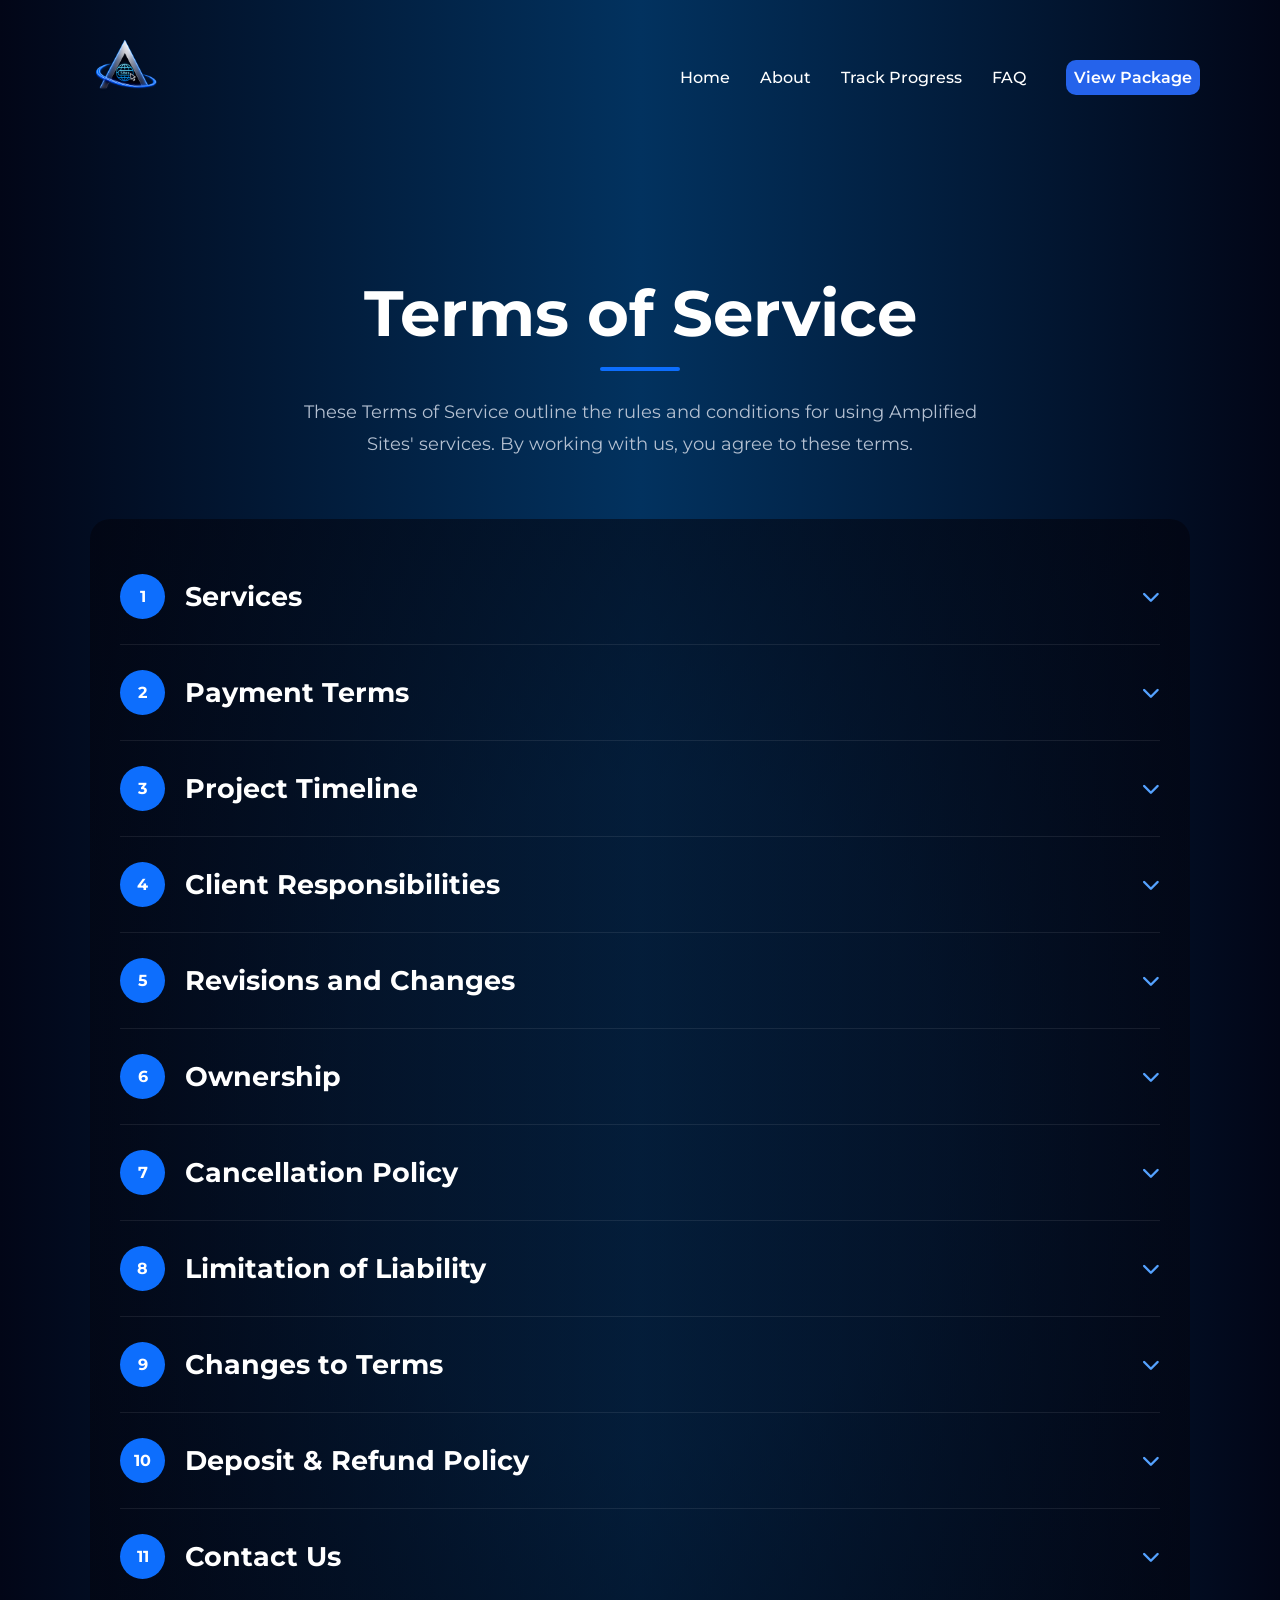
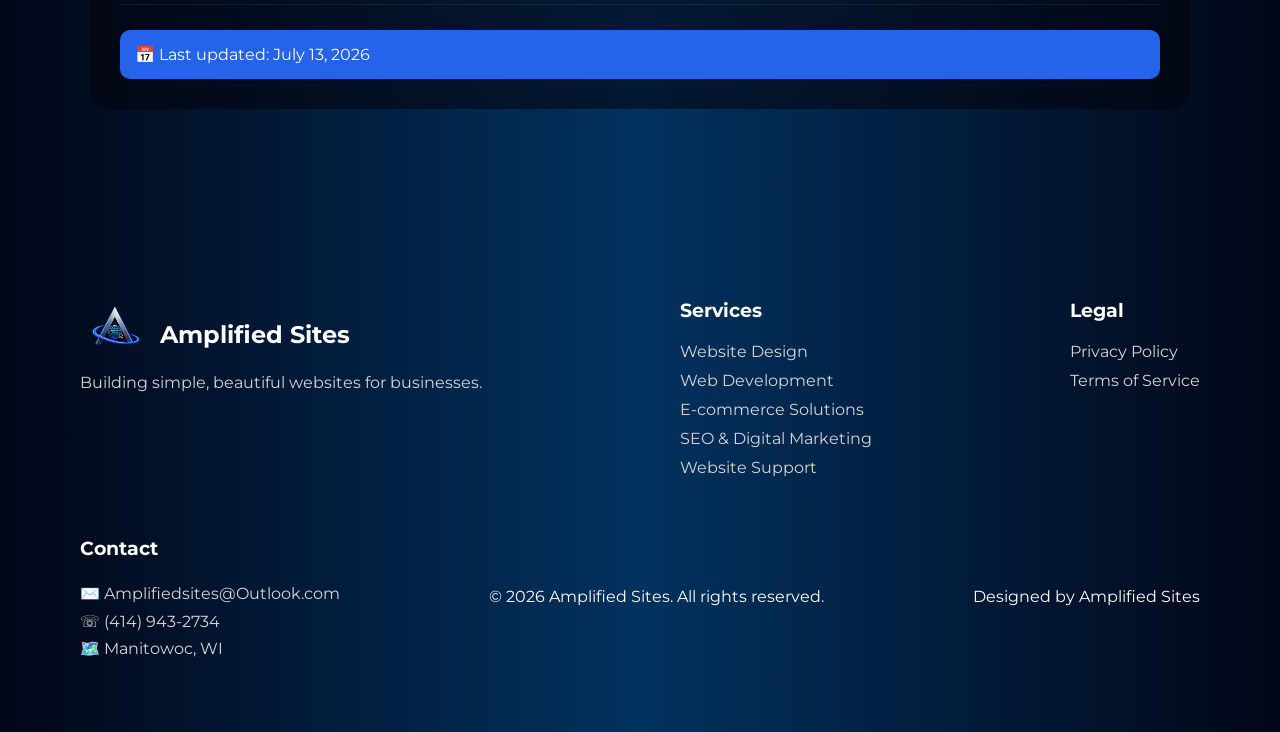
==== commit c3a34a75: "Update terms.html" ====
--- a/terms.html
+++ b/terms.html
@@ -29,158 +29,180 @@
         </nav>
     </header>
     <section class="terms-section">
-    <div class="container">
-        <div class="terms-header">
-            <h1>Terms of Service</h1>
-            <div class="underline"></div>
-            <p>
-                These Terms of Service outline the rules and conditions for using
-                Amplified Sites' services. By working with us, you agree to these terms.
-            </p>
+        <div class="container">
+            <div class="terms-header">
+                <h1>Terms of Service</h1>
+                <div class="underline"></div>
+                <p>
+                    These Terms of Service outline the rules and conditions for using
+                    Amplified Sites' services. By working with us, you agree to these terms.
+                </p>
+            </div>
+            <div class="terms-card">
+                <div class="term-item">
+                    <div class="term-header">
+                        <div class="number">1</div>
+                        <h3>Services</h3>
+                        <div class="arrow"><i class="fa-solid fa-chevron-down arrow"></i></div>
+                    </div>
+                    <div class="term-content">
+                        <p>
+                            Amplified Sites provides professional website design,
+                            development, and related services as outlined on our
+                            website or in individual project proposals.
+                        </p>
+                    </div>
+                </div>
+                <div class="term-item">
+                    <div class="term-header">
+                        <div class="number">2</div>
+                        <h3>Payment Terms</h3>
+                        <div class="arrow"><i class="fa-solid fa-chevron-down arrow"></i></div>
+                    </div>
+                    <div class="term-content">
+                        <p>
+                            A 50% non-refundable deposit is required to begin any project.
+                            The remaining balance is due before the website is launched.
+                        </p>
+                    </div>
+                </div>
+                <div class="term-item">
+                    <div class="term-header">
+                        <div class="number">3</div>
+                        <h3>Project Timeline</h3>
+                        <div class="arrow"><i class="fa-solid fa-chevron-down arrow"></i></div>
+                    </div>
+                    <div class="term-content">
+                        <p>
+                            Estimated timelines are provided for each project but are not guaranteed
+                            due to workload and revisions.
+                        </p>
+                    </div>
+                </div>
+                <div class="term-item">
+                    <div class="term-header">
+                        <div class="number">4</div>
+                        <h3>Client Responsibilities</h3>
+                        <div class="arrow"><i class="fa-solid fa-chevron-down arrow"></i></div>
+                    </div>
+                    <div class="term-content">
+                        <p>
+                            Clients are responsible for ensuring that all content, images, logos, 
+                            text, videos, and other materials provided for use on their website comply 
+                            with applicable laws and do not infringe upon the intellectual property, 
+                            privacy, or other rights of any third party.
+                        </p>
+                    </div>
+                </div>
+                <div class="term-item">
+                    <div class="term-header">
+                        <div class="number">5</div>
+                        <h3>Revisions and Changes</h3>
+                        <div class="arrow"><i class="fa-solid fa-chevron-down arrow"></i></div>
+                    </div>
+                    <div class="term-content">
+                        <p>
+                            Each project website package includes a set number of revisions agreed upon in the proposal.
+                        </p>
+                    </div>
+                </div>
+                <div class="term-item">
+                    <div class="term-header">
+                        <div class="number">6</div>
+                        <h3>Ownership</h3>
+                        <div class="arrow"><i class="fa-solid fa-chevron-down arrow"></i></div>
+                    </div>
+                    <div class="term-content">
+                        <p> 
+                            Upon full payment, the client will own the completed website.                            
+                            <br><br>                            
+                            Any third-party services used with the website, such as hosting, 
+                            domain registration, databases, and payment processing services, 
+                            are subject to the terms and ownership policies of their respective 
+                            providers.
+                        </p>
+                    </div>
+                </div>
+                <div class="term-item">
+                    <div class="term-header">
+                        <div class="number">7</div>
+                        <h3>Cancellation Policy</h3>
+                        <div class="arrow"><i class="fa-solid fa-chevron-down arrow"></i></div>
+                    </div>
+                    <div class="term-content">
+                        <p>
+                            Projects may be canceled by either party with written notice.
+                        </p>
+                    </div>
+                </div>
+                <div class="term-item">
+                    <div class="term-header">
+                        <div class="number">8</div>
+                        <h3>Limitation of Liability</h3>
+                        <div class="arrow"><i class="fa-solid fa-chevron-down arrow"></i></div>
+                    </div>
+                    <div class="term-content">
+                        <p>
+                            To the maximum extent permitted by law, Amplified Sites shall not be liable
+                            for any indirect, incidental, or consequential damages arising from use of services.
+                        </p>
+                    </div>
+                </div>
+                <div class="term-item">
+                    <div class="term-header">
+                        <div class="number">9</div>
+                        <h3>Changes to Terms</h3>
+                        <div class="arrow"><i class="fa-solid fa-chevron-down arrow"></i></div>
+                    </div>
+                    <div class="term-content">
+                        <p>
+                            We reserve the right to update these Terms of Service at any time.
+                        </p>
+                    </div>
+                </div>
+                <div class="term-item">
+                    <div class="term-header">
+                        <div class="number">10</div>
+                        <h3>Deposit & Refund Policy</h3>
+                        <div class="arrow"><i class="fa-solid fa-chevron-down arrow"></i></div>
+                    </div>
+                    <div class="term-content">                       
+                        <p>                            
+                            A non-refundable deposit is required before work begins. The deposit 
+                            secures your project in our schedule and covers initial planning, design, 
+                            and development work.                     
+                            <br><br>                        
+                            Clients will have the opportunity to review the completed website before 
+                            making the final payment. Any revisions included within the agreed project 
+                            scope must be requested before final approval.                        
+                            <br><br>                        
+                            Final payment confirms acceptance of the completed website. Due to the custom 
+                            nature of website design and development services, all payments are non-refundable 
+                            once the website has been approved and final payment has been made.                            
+                            <br><br>                            
+                            If we are unable to complete the project for reasons within our control, 
+                            a partial or full refund may be issued at our discretion.
+                        </p>
+
+                    </div>
+                </div>
+                <div class="term-item">
+                    <div class="term-header">
+                        <div class="number">11</div>
+                        <h3>Contact Us</h3>
+                        <div class="arrow"><i class="fa-solid fa-chevron-down arrow"></i></div>
+                    </div>
+                    <div class="term-content">
+                        <p>
+                            If you have questions, contact us at Amplifiedsites@Outlook.com.
+                        </p>
+                    </div>
+                </div>
+                <div class="last-updated">
+                    📅 Last updated: July 13, 2026
+                </div>
+            </div>
         </div>
-        <div class="terms-card">
-            <div class="term-item">
-                <div class="term-header">
-                    <div class="number">1</div>
-                    <h3>Services</h3>
-                    <div class="arrow"><i class="fa-solid fa-chevron-down arrow"></i></div>
-                </div>
-                <div class="term-content">
-                    <p>
-                        Amplified Sites provides professional website design,
-                        development, and related services as outlined on our
-                        website or in individual project proposals.
-                    </p>
-                </div>
-            </div>
-            <div class="term-item">
-                <div class="term-header">
-                    <div class="number">2</div>
-                    <h3>Payment Terms</h3>
-                    <div class="arrow"><i class="fa-solid fa-chevron-down arrow"></i></div>
-                </div>
-                <div class="term-content">
-                    <p>
-                        A 50% non-refundable deposit is required to begin any project.
-                        The remaining balance is due before the website is launched.
-                    </p>
-                </div>
-            </div>
-            <div class="term-item">
-                <div class="term-header">
-                    <div class="number">3</div>
-                    <h3>Project Timeline</h3>
-                    <div class="arrow"><i class="fa-solid fa-chevron-down arrow"></i></div>
-                </div>
-                <div class="term-content">
-                    <p>
-                        Estimated timelines are provided for each project but are not guaranteed
-                        due to workload and revisions.
-                    </p>
-                </div>
-            </div>
-            <div class="term-item">
-                <div class="term-header">
-                    <div class="number">4</div>
-                    <h3>Client Responsibilities</h3>
-                    <div class="arrow"><i class="fa-solid fa-chevron-down arrow"></i></div>
-                </div>
-                <div class="term-content">
-                    <p>
-                        Clients agree to provide necessary content, images, and feedback in a timely manner.
-                    </p>
-                </div>
-            </div>
-            <div class="term-item">
-                <div class="term-header">
-                    <div class="number">5</div>
-                    <h3>Revisions and Changes</h3>
-                    <div class="arrow"><i class="fa-solid fa-chevron-down arrow"></i></div>
-                </div>
-                <div class="term-content">
-                    <p>
-                        Each project includes a set number of revisions agreed upon in the proposal.
-                    </p>
-                </div>
-            </div>
-            <div class="term-item">
-                <div class="term-header">
-                    <div class="number">6</div>
-                    <h3>Ownership</h3>
-                    <div class="arrow"><i class="fa-solid fa-chevron-down arrow"></i></div>
-                </div>
-                <div class="term-content">
-                    <p>
-                        Upon full payment, the client owns the final website.
-                    </p>
-                </div>
-            </div>
-            <div class="term-item">
-                <div class="term-header">
-                    <div class="number">7</div>
-                    <h3>Cancellation Policy</h3>
-                    <div class="arrow"><i class="fa-solid fa-chevron-down arrow"></i></div>
-                </div>
-                <div class="term-content">
-                    <p>
-                        Projects may be canceled by either party with written notice.
-                    </p>
-                </div>
-            </div>
-            <div class="term-item">
-                <div class="term-header">
-                    <div class="number">8</div>
-                    <h3>Limitation of Liability</h3>
-                    <div class="arrow"><i class="fa-solid fa-chevron-down arrow"></i></div>
-                </div>
-                <div class="term-content">
-                    <p>
-                        To the maximum extent permitted by law, Amplified Sites shall not be liable
-                        for any indirect, incidental, or consequential damages arising from use of services.
-                    </p>
-                </div>
-            </div>
-            <div class="term-item">
-                <div class="term-header">
-                    <div class="number">9</div>
-                    <h3>Changes to Terms</h3>
-                    <div class="arrow"><i class="fa-solid fa-chevron-down arrow"></i></div>
-                </div>
-                <div class="term-content">
-                    <p>
-                        We reserve the right to update these Terms of Service at any time.
-                    </p>
-                </div>
-            </div>
-            <div class="term-item">
-                <div class="term-header">
-                    <div class="number">10</div>
-                    <h3>Refund Policy</h3>
-                    <div class="arrow"><i class="fa-solid fa-chevron-down arrow"></i></div>
-                </div>
-                <div class="term-content">
-                    <p>
-                        Deposits are generally non-refundable unless the project cannot be completed by us.
-                    </p>
-                </div>
-            </div>
-            <div class="term-item">
-                <div class="term-header">
-                    <div class="number">11</div>
-                    <h3>Contact Us</h3>
-                    <div class="arrow"><i class="fa-solid fa-chevron-down arrow"></i></div>
-                </div>
-                <div class="term-content">
-                    <p>
-                        If you have questions, contact us at Amplifiedsites@Outlook.com.
-                    </p>
-                </div>
-            </div>
-            <div class="last-updated">
-                📅 Last updated: June 5, 2026
-            </div>
-        </div>
-    </div>
     </section>
     <footer>
         <div class="footer-grid">
@@ -216,4 +238,4 @@
          <div class="copy-right">Designed by Amplified Sites</div>
     </footer>
 </body>
-</html>+</html>
